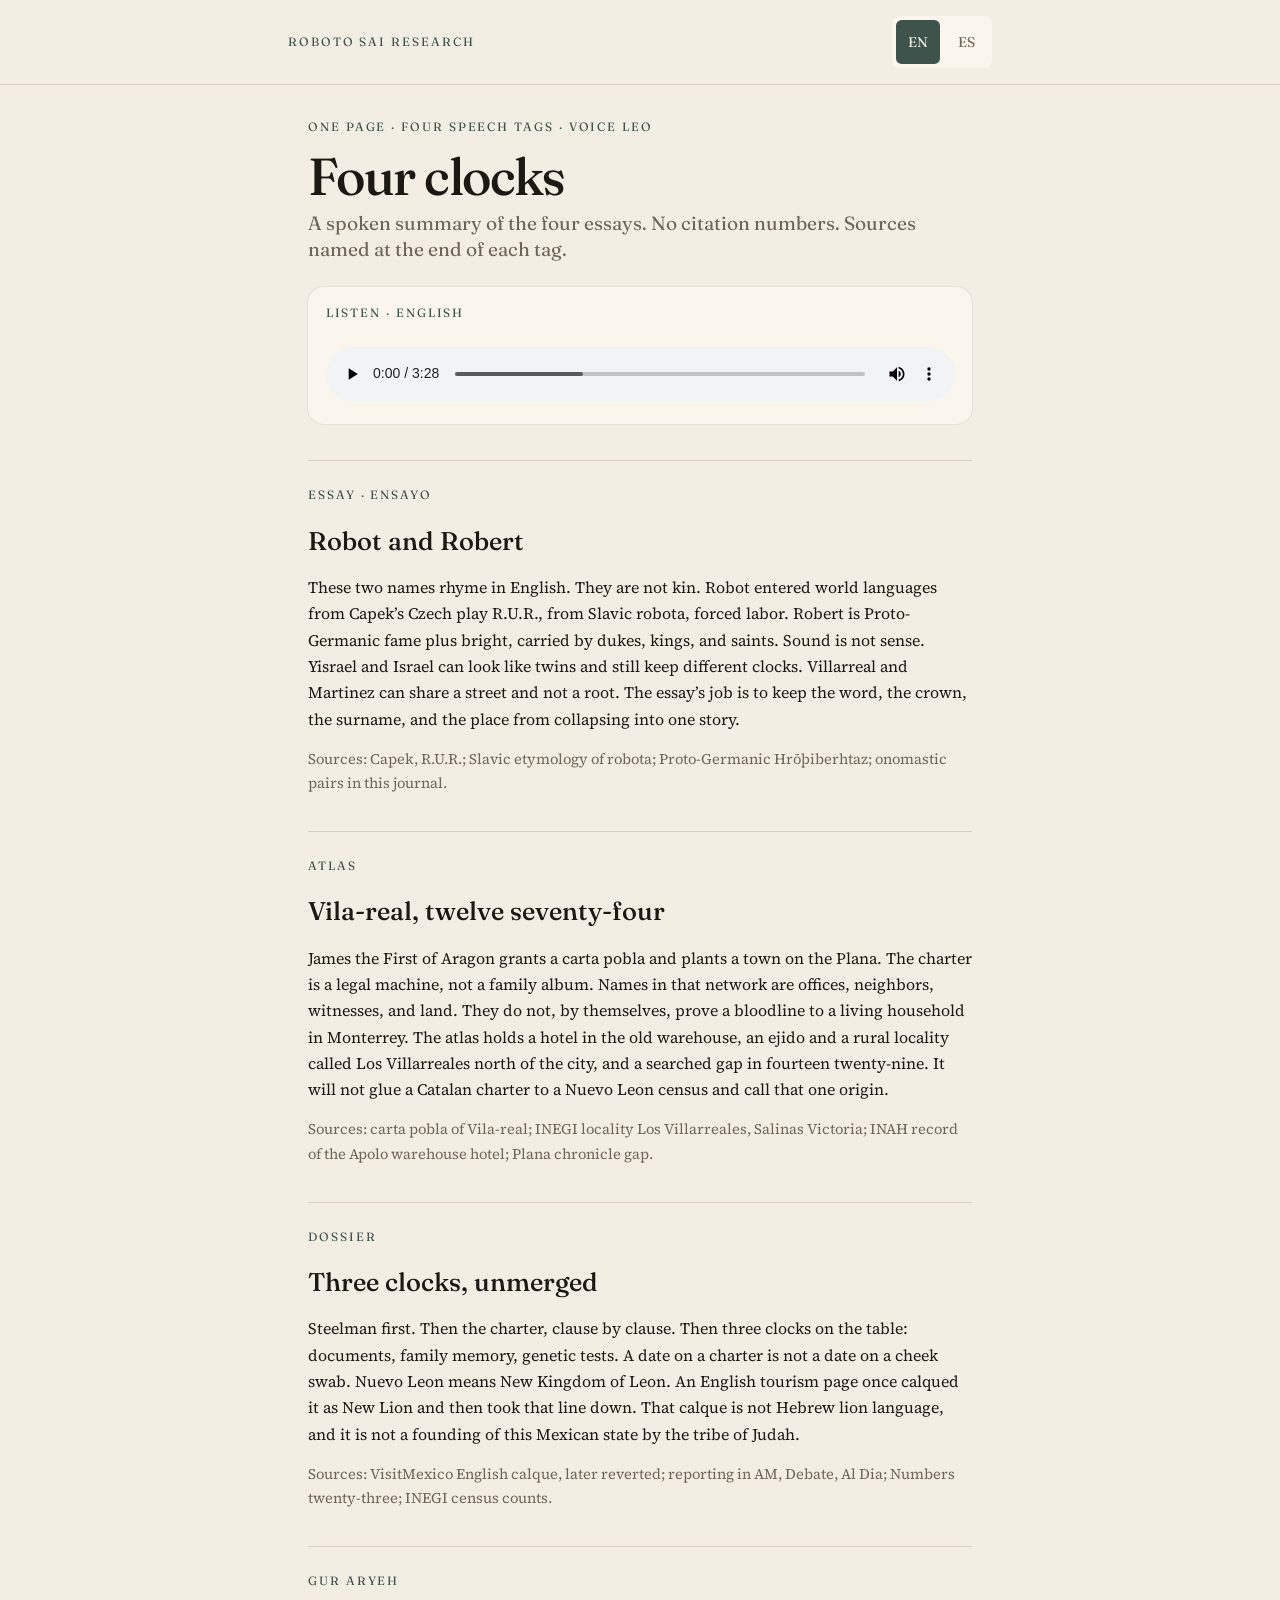
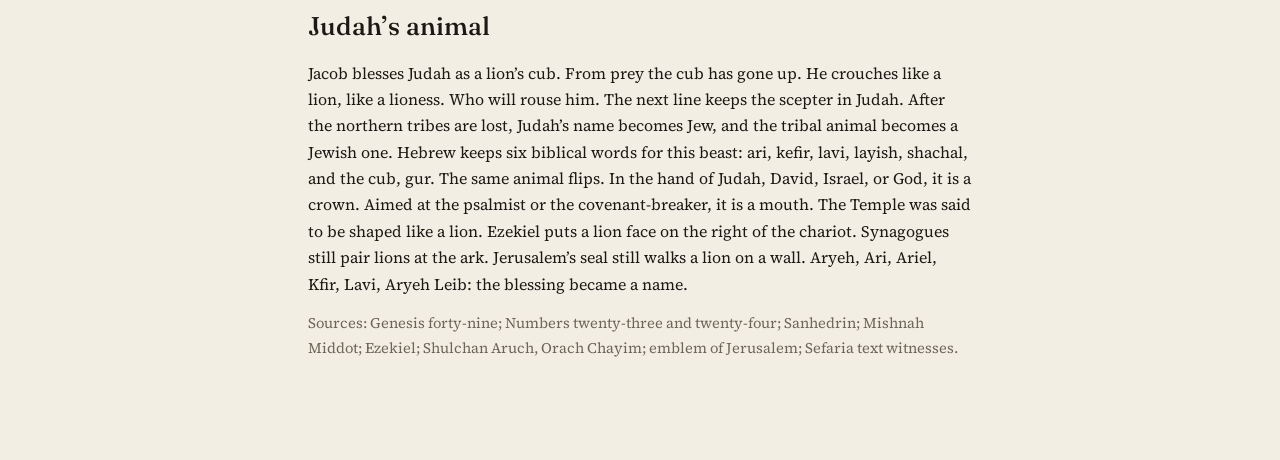
==== artifacts/summary/index.html @ 1f28a490 "Export from Grok" ====
<!DOCTYPE html>
<html lang="en">
<head>
  <meta charset="utf-8" />
  <meta name="viewport" content="width=device-width, initial-scale=1" />
  <title>Four clocks — Roboto SAI Research</title>
  <link rel="preconnect" href="https://fonts.googleapis.com" />
  <link rel="preconnect" href="https://fonts.gstatic.com" crossorigin />
  <link href="https://fonts.googleapis.com/css2?family=Fraunces:opsz,wght@9..144,500;9..144,600&family=Source+Serif+4:opsz,wght@8..60,400;8..60,600&display=swap" rel="stylesheet" />
  <style>
    :root {
      --bg: #f3eee4;
      --surface: #faf6ee;
      --wash: #ebe4d6;
      --fg: #1c1915;
      --muted: #6d6558;
      --primary: #3e534c;
      --primary-fg: #f3eee4;
      --border: #d9d0c3;
      --display: "Fraunces", Palatino, serif;
      --serif: "Source Serif 4", Georgia, serif;
    }
    * { box-sizing: border-box; }
    html { scroll-behavior: smooth; }
    body {
      margin: 0;
      background: var(--bg);
      color: var(--fg);
      font-family: var(--serif);
      line-height: 1.65;
    }
    header {
      border-bottom: 1px solid var(--border);
      padding: 1rem 1.25rem;
    }
    .bar {
      max-width: 44rem;
      margin: 0 auto;
      display: flex;
      flex-wrap: wrap;
      gap: 0.75rem;
      align-items: center;
      justify-content: space-between;
    }
    .kicker {
      font-family: var(--display);
      font-size: 0.75rem;
      letter-spacing: 0.16em;
      text-transform: uppercase;
      color: var(--primary);
      margin: 0;
    }
    .lang {
      display: flex;
      gap: 0.25rem;
      background: var(--surface);
      padding: 0.25rem;
      border-radius: 0.5rem;
    }
    .lang button {
      min-height: 44px;
      min-width: 44px;
      border: 0;
      border-radius: 0.35rem;
      background: transparent;
      color: var(--muted);
      font-family: var(--display);
      font-size: 0.875rem;
      cursor: pointer;
    }
    .lang button[aria-pressed="true"] {
      background: var(--primary);
      color: var(--primary-fg);
    }
    main { max-width: 44rem; margin: 0 auto; padding: 2rem 1.25rem 4rem; }
    h1 {
      font-family: var(--display);
      font-weight: 500;
      font-size: clamp(2rem, 5vw, 3.25rem);
      letter-spacing: -0.03em;
      line-height: 1.05;
      margin: 0.75rem 0 0.5rem;
    }
    .lede { color: var(--muted); font-family: var(--display); font-size: 1.2rem; line-height: 1.35; }
    .player {
      margin: 1.5rem 0 2rem;
      padding: 1rem 1.1rem;
      background: var(--surface);
      border-radius: 1rem;
      box-shadow: 0 0 0 1px rgba(28,25,21,0.06);
    }
    audio { width: 100%; margin-top: 0.6rem; }
    .tag {
      font-family: var(--display);
      font-size: 0.75rem;
      letter-spacing: 0.16em;
      text-transform: uppercase;
      color: var(--primary);
    }
    article { margin: 2.25rem 0; padding-top: 1.5rem; border-top: 1px solid var(--border); }
    h2 {
      font-family: var(--display);
      font-weight: 500;
      font-size: 1.6rem;
      margin: 0.35rem 0 0.75rem;
    }
    p { margin: 0 0 0.9rem; }
    .sources { font-size: 0.92rem; color: var(--muted); }
    .sources a { color: var(--primary); }
    [data-lang] { display: none; }
    html[lang="en"] [data-lang="en"],
    html[lang="es"] [data-lang="es"] { display: block; }
    html[lang="es"] [data-lang="es"].inline,
    html[lang="en"] [data-lang="en"].inline { display: inline; }
  </style>
</head>
<body>
  <header>
    <div class="bar">
      <p class="kicker">Roboto SAI Research</p>
      <div class="lang" role="group" aria-label="Language">
        <button type="button" data-set-lang="en" aria-pressed="true">EN</button>
        <button type="button" data-set-lang="es" aria-pressed="false">ES</button>
      </div>
    </div>
  </header>
  <main>
    <p class="kicker" data-lang="en">One page · four speech tags · voice Leo</p>
    <p class="kicker" data-lang="es">Una pagina · cuatro etiquetas de voz · voz Leo</p>
    <h1 data-lang="en">Four clocks</h1>
    <h1 data-lang="es">Cuatro relojes</h1>
    <p class="lede" data-lang="en">A spoken summary of the four essays. No citation numbers. Sources named at the end of each tag.</p>
    <p class="lede" data-lang="es">Un resumen hablado de los cuatro ensayos. Sin numeros de cita. Fuentes al pie de cada etiqueta.</p>

    <div class="player">
      <p class="tag" data-lang="en">Listen · English</p>
      <p class="tag" data-lang="es">Escuchar · Espanol</p>
      <audio id="player-en" controls preload="metadata" src="../speech/summary-en.mp3"></audio>
      <audio id="player-es" controls preload="metadata" src="../speech/summary-es.mp3" hidden></audio>
    </div>

    <article>
      <p class="tag">Essay · Ensayo</p>
      <h2 data-lang="en">Robot and Robert</h2>
      <h2 data-lang="es">Robot y Robert</h2>
      <p data-lang="en">These two names rhyme in English. They are not kin. Robot entered world languages from Capek’s Czech play R.U.R., from Slavic robota, forced labor. Robert is Proto-Germanic fame plus bright, carried by dukes, kings, and saints. Sound is not sense. Yisrael and Israel can look like twins and still keep different clocks. Villarreal and Martinez can share a street and not a root. The essay’s job is to keep the word, the crown, the surname, and the place from collapsing into one story.</p>
      <p data-lang="es">Estos dos nombres riman en ingles. No son parientes. Robot entro a las lenguas del mundo desde la obra checa R.U.R. de Capek, del eslavo robota, trabajo forzado. Robert viene del proto-germanico: fama mas brillante, llevado por duques, reyes y santos. El sonido no es el sentido. Yisrael e Israel pueden parecer gemelos y guardar relojes distintos. Villarreal y Martinez pueden compartir una calle y no una raiz. El oficio del ensayo es no dejar que la palabra, la corona, el apellido y el lugar se vuelvan un solo relato.</p>
      <p class="sources" data-lang="en">Sources: Capek, R.U.R.; Slavic etymology of robota; Proto-Germanic Hrōþiberhtaz; onomastic pairs in this journal.</p>
      <p class="sources" data-lang="es">Fuentes: Capek, R.U.R.; etimologia eslava de robota; proto-germanico Hrōþiberhtaz; pares onomasticos de esta revista.</p>
    </article>

    <article>
      <p class="tag">Atlas</p>
      <h2 data-lang="en">Vila-real, twelve seventy-four</h2>
      <h2 data-lang="es">Vila-real, mil doscientos setenta y cuatro</h2>
      <p data-lang="en">James the First of Aragon grants a carta pobla and plants a town on the Plana. The charter is a legal machine, not a family album. Names in that network are offices, neighbors, witnesses, and land. They do not, by themselves, prove a bloodline to a living household in Monterrey. The atlas holds a hotel in the old warehouse, an ejido and a rural locality called Los Villarreales north of the city, and a searched gap in fourteen twenty-nine. It will not glue a Catalan charter to a Nuevo Leon census and call that one origin.</p>
      <p data-lang="es">Jaime Primero de Aragon otorga una carta puebla y planta una villa en la Plana. La carta es una maquina legal, no un album de familia. Los nombres de esa red son oficios, vecinos, testigos y tierra. Por si solos no prueban una linea de sangre hasta una casa viva en Monterrey. El atlas guarda un hotel en la antigua bodega, un ejido y una localidad rural llamada Los Villarreales al norte de la ciudad, y un hueco buscado en mil cuatrocientos veintinueve. No pega una carta catalana a un censo de Nuevo Leon para llamarlo un solo origen.</p>
      <p class="sources" data-lang="en">Sources: carta pobla of Vila-real; INEGI locality Los Villarreales, Salinas Victoria; INAH record of the Apolo warehouse hotel; Plana chronicle gap.</p>
      <p class="sources" data-lang="es">Fuentes: carta puebla de Vila-real; localidad INEGI Los Villarreales, Salinas Victoria; ficha INAH del hotel en la bodega Apolo; hueco de la cronica de la Plana.</p>
    </article>

    <article>
      <p class="tag">Dossier</p>
      <h2 data-lang="en">Three clocks, unmerged</h2>
      <h2 data-lang="es">Tres relojes, sin fundir</h2>
      <p data-lang="en">Steelman first. Then the charter, clause by clause. Then three clocks on the table: documents, family memory, genetic tests. A date on a charter is not a date on a cheek swab. Nuevo Leon means New Kingdom of Leon. An English tourism page once calqued it as New Lion and then took that line down. That calque is not Hebrew lion language, and it is not a founding of this Mexican state by the tribe of Judah.</p>
      <p data-lang="es">Primero el steelman. Luego la carta, clausula por clausula. Luego tres relojes sobre la mesa: documentos, memoria de familia, pruebas geneticas. La fecha de una carta no es la fecha de un hisopo. Nuevo Leon significa Nuevo Reino de Leon. Una pagina turistica en ingles alguna vez lo calco como New Lion y luego quito esa linea. Ese calco no es la lengua hebrea del leon, y no es una fundacion de este estado mexicano por la tribu de Juda.</p>
      <p class="sources" data-lang="en">Sources: VisitMexico English calque, later reverted; reporting in AM, Debate, Al Dia; Numbers twenty-three; INEGI census counts.</p>
      <p class="sources" data-lang="es">Fuentes: calco ingles de VisitMexico, luego revertido; notas en AM, Debate, Al Dia; Numeros veintitres; conteos INEGI.</p>
    </article>

    <article>
      <p class="tag">Gur Aryeh</p>
      <h2 data-lang="en">Judah’s animal</h2>
      <h2 data-lang="es">El animal de Juda</h2>
      <p data-lang="en">Jacob blesses Judah as a lion’s cub. From prey the cub has gone up. He crouches like a lion, like a lioness. Who will rouse him. The next line keeps the scepter in Judah. After the northern tribes are lost, Judah’s name becomes Jew, and the tribal animal becomes a Jewish one. Hebrew keeps six biblical words for this beast: ari, kefir, lavi, layish, shachal, and the cub, gur. The same animal flips. In the hand of Judah, David, Israel, or God, it is a crown. Aimed at the psalmist or the covenant-breaker, it is a mouth. The Temple was said to be shaped like a lion. Ezekiel puts a lion face on the right of the chariot. Synagogues still pair lions at the ark. Jerusalem’s seal still walks a lion on a wall. Aryeh, Ari, Ariel, Kfir, Lavi, Aryeh Leib: the blessing became a name.</p>
      <p data-lang="es">Jacob bendice a Juda como cachorro de leon. De la presa el cachorro ha subido. Se agacha como leon, como leona. Quien lo despertara. La linea siguiente deja el cetro en Juda. Cuando se pierden las tribus del norte, el nombre de Juda se vuelve judio, y el animal de la tribu se vuelve un animal judio. El hebreo guarda seis palabras biblicas para esta fiera: ari, kefir, lavi, layish, shachal, y el cachorro, gur. El mismo animal se voltea. En la mano de Juda, de David, de Israel o de Dios, es corona. Apuntado al salmista o al que rompe el pacto, es boca. Se decia que el Templo tenia forma de leon. Ezequiel pone cara de leon a la derecha del carro. Las sinagogas siguen poniendo leones junto al arca. El sello de Jerusalen todavia camina un leon sobre un muro. Aryeh, Ari, Ariel, Kfir, Lavi, Aryeh Leib: la bendicion se volvio nombre.</p>
      <p class="sources" data-lang="en">Sources: Genesis forty-nine; Numbers twenty-three and twenty-four; Sanhedrin; Mishnah Middot; Ezekiel; Shulchan Aruch, Orach Chayim; emblem of Jerusalem; Sefaria text witnesses.</p>
      <p class="sources" data-lang="es">Fuentes: Genesis cuarenta y nueve; Numeros veintitres y veinticuatro; Sanedrin; Mishna Midot; Ezequiel; Shuljan Aruj, Oraj Jaim; sello de Jerusalen; testigos de texto en Sefaria.</p>
    </article>
  </main>
  <script>
    const root = document.documentElement;
    const enAudio = document.getElementById("player-en");
    const esAudio = document.getElementById("player-es");
    function setLang(lang) {
      root.lang = lang;
      localStorage.setItem("rs-lang", lang);
      document.querySelectorAll("[data-set-lang]").forEach((btn) => {
        btn.setAttribute("aria-pressed", String(btn.getAttribute("data-set-lang") === lang));
      });
      const show = lang === "es" ? esAudio : enAudio;
      const hide = lang === "es" ? enAudio : esAudio;
      hide.pause();
      hide.hidden = true;
      show.hidden = false;
    }
    document.querySelectorAll("[data-set-lang]").forEach((btn) => {
      btn.addEventListener("click", () => setLang(btn.getAttribute("data-set-lang")));
    });
    setLang(localStorage.getItem("rs-lang") === "es" ? "es" : "en");
  </script>
</body>
</html>
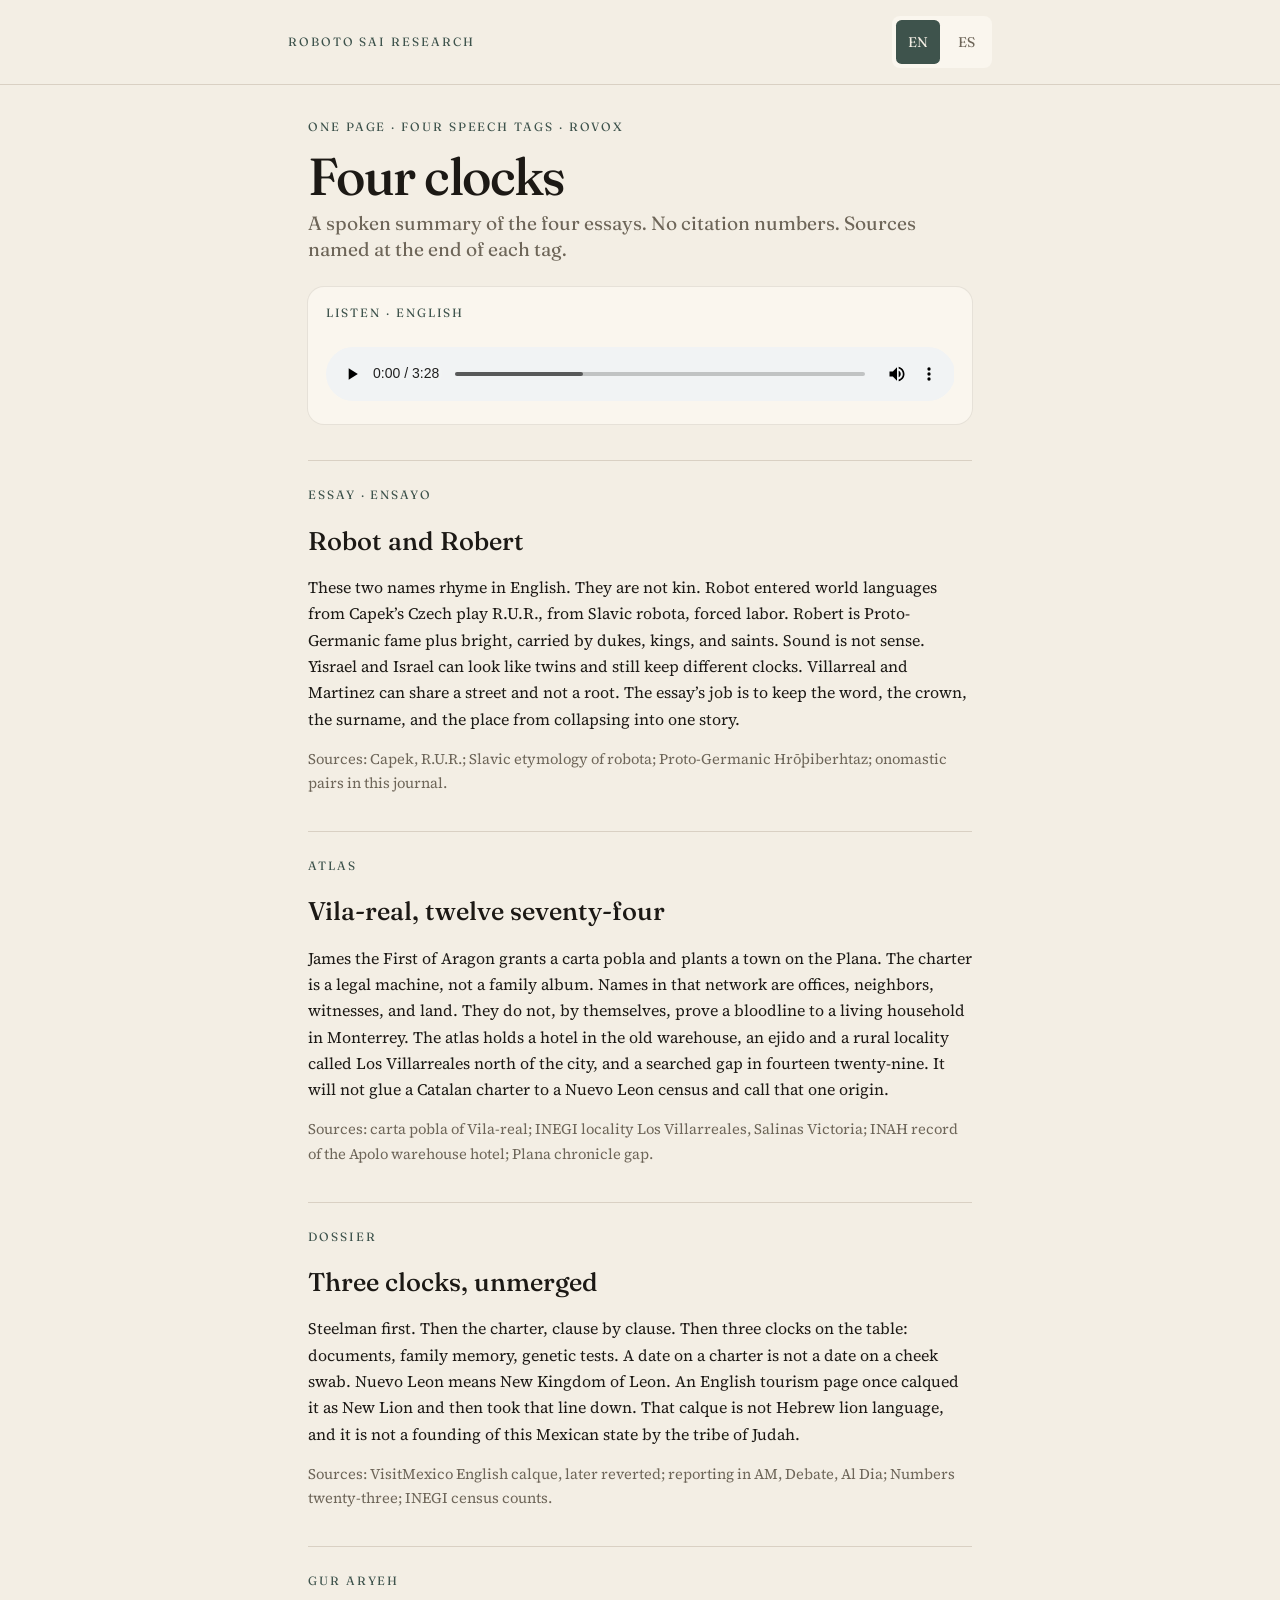
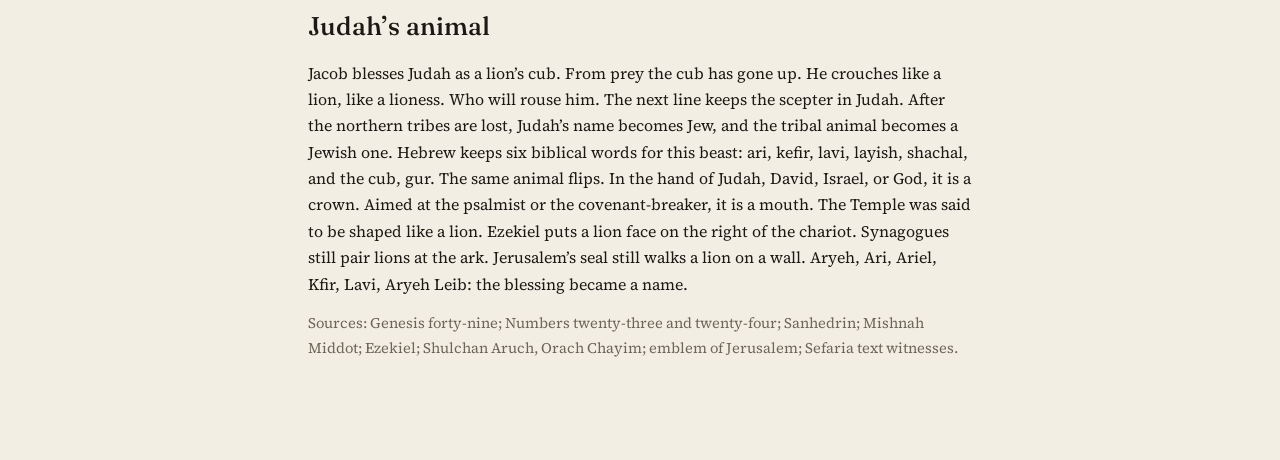
==== commit 79b3af4e: "Add RoVox house reader. Drop Leo as a catalog voice. Intro is pause or stop only until the file ends" ====
--- a/artifacts/summary/index.html
+++ b/artifacts/summary/index.html
@@ -125,8 +125,8 @@
     </div>
   </header>
   <main>
-    <p class="kicker" data-lang="en">One page · four speech tags · voice Leo</p>
-    <p class="kicker" data-lang="es">Una pagina · cuatro etiquetas de voz · voz Leo</p>
+    <p class="kicker" data-lang="en">One page · four speech tags · RoVox</p>
+    <p class="kicker" data-lang="es">Una pagina · cuatro etiquetas de voz · RoVox</p>
     <h1 data-lang="en">Four clocks</h1>
     <h1 data-lang="es">Cuatro relojes</h1>
     <p class="lede" data-lang="en">A spoken summary of the four essays. No citation numbers. Sources named at the end of each tag.</p>
